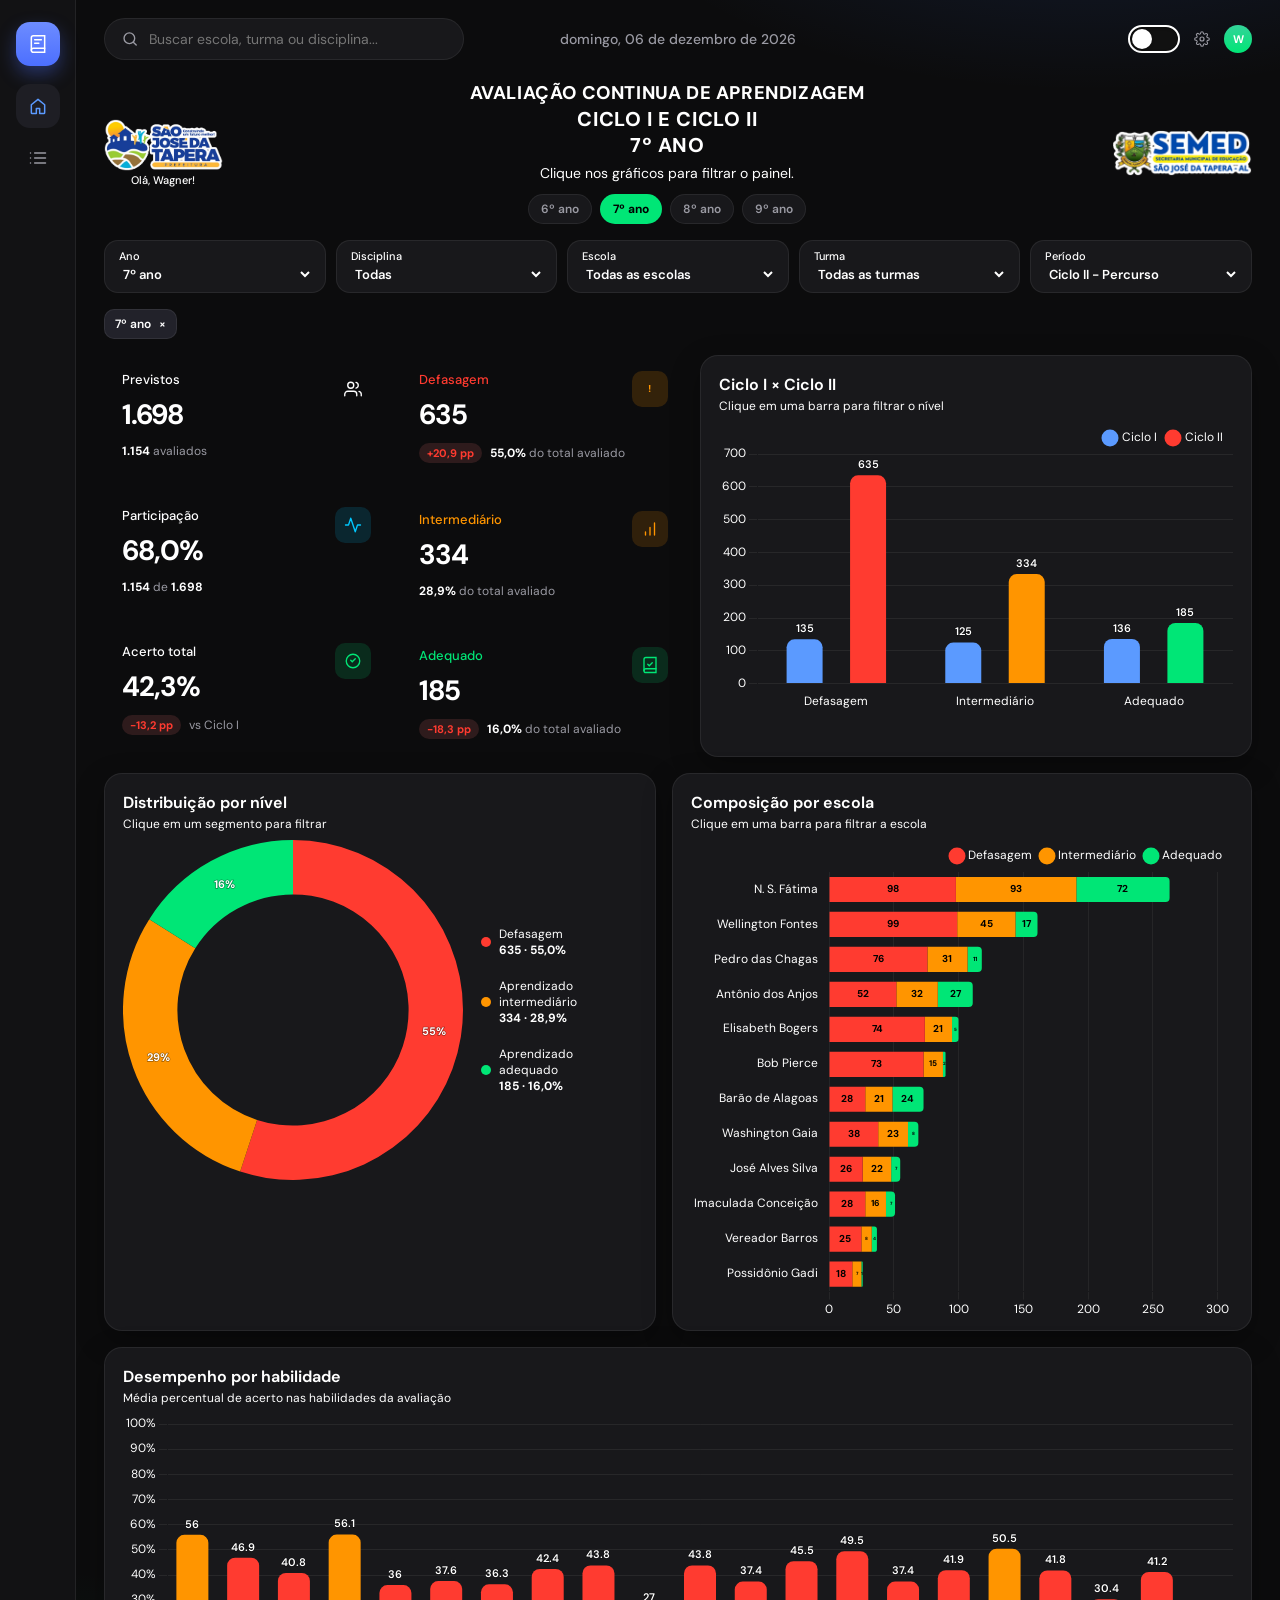
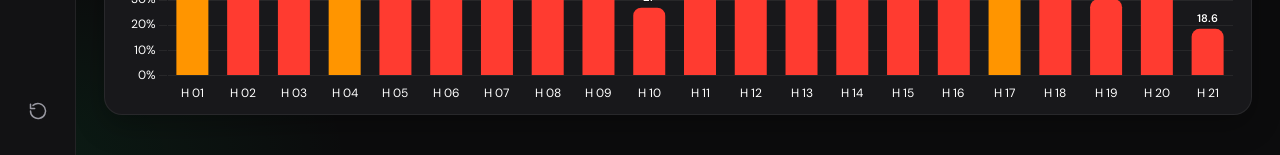
==== 7o-ano/index.html @ cbbce187 "Filtrar turmas apenas por letras A, B, C, D e UNICA. Co-authored-by: Cursor <cursoragent@cursor.com>" ====
<!DOCTYPE html>
<html lang="pt-BR">
<head>
  <meta charset="UTF-8" />
  <meta name="viewport" content="width=device-width, initial-scale=1.0" />
  <title>7º ano · Avaliação Continua de Aprendizagem</title>
  <link rel="preconnect" href="https://fonts.googleapis.com" />
  <link rel="preconnect" href="https://fonts.gstatic.com" crossorigin />
  <link href="https://fonts.googleapis.com/css2?family=DM+Sans:ital,opsz,wght@0,9..40,400;0,9..40,500;0,9..40,600;0,9..40,700;1,9..40,400&display=swap" rel="stylesheet" />
  <link rel="stylesheet" href="../styles.css?v=8" />
  <script>
    window.__ANO_PAGINA__ = "7";
    (function () {
      var theme = localStorage.getItem("aca-theme-all");
      document.documentElement.setAttribute("data-theme", theme === "light" ? "light" : "dark");
    })();
  </script>
</head>
<body>
  <aside class="sidebar">
    <a class="logo" href="../" title="Voltar ao início">
      <svg viewBox="0 0 24 24" fill="none" aria-hidden="true">
        <path d="M4 19.5A2.5 2.5 0 0 1 6.5 17H20" stroke="currentColor" stroke-width="1.8" stroke-linecap="round"/>
        <path d="M6.5 2H20v20H6.5A2.5 2.5 0 0 1 4 19.5v-15A2.5 2.5 0 0 1 6.5 2z" stroke="currentColor" stroke-width="1.8"/>
        <path d="M8 7h8M8 11h5" stroke="currentColor" stroke-width="1.8" stroke-linecap="round"/>
      </svg>
    </a>
    <nav>
      <button class="nav-btn active" data-view="dashboard" title="Visão geral">
        <svg viewBox="0 0 24 24" fill="none"><path d="M4 10.5 12 4l8 6.5V20a1 1 0 0 1-1 1h-5v-6H10v6H5a1 1 0 0 1-1-1v-9.5z" stroke="currentColor" stroke-width="1.8" stroke-linejoin="round"/></svg>
      </button>
      <button class="nav-btn" data-view="table" title="Lista de turmas">
        <svg viewBox="0 0 24 24" fill="none"><path d="M8 6h13M8 12h13M8 18h13M3 6h.01M3 12h.01M3 18h.01" stroke="currentColor" stroke-width="1.8" stroke-linecap="round"/></svg>
      </button>
    </nav>
    <button class="nav-btn" id="btnResetAll" title="Limpar filtros">
      <svg viewBox="0 0 24 24" fill="none"><path d="M3 12a9 9 0 1 0 3-6.7M3 4v5h5" stroke="currentColor" stroke-width="1.8" stroke-linecap="round" stroke-linejoin="round"/></svg>
    </button>
  </aside>

  <div class="app">
    <header class="topbar">
      <label class="search">
        <svg viewBox="0 0 24 24" fill="none"><circle cx="11" cy="11" r="7" stroke="currentColor" stroke-width="1.8"/><path d="M20 20l-3.5-3.5" stroke="currentColor" stroke-width="1.8" stroke-linecap="round"/></svg>
        <input id="searchInput" type="search" placeholder="Buscar escola, turma ou disciplina..." autocomplete="off" />
      </label>
      <div class="topbar-date" id="todayLabel"></div>
      <div class="topbar-actions">
        <button type="button" class="theme-switch" id="btnTheme" role="switch" aria-checked="false" aria-label="Ativar modo claro" title="Modo escuro">
          <span class="theme-switch-track"><span class="theme-switch-knob"></span></span>
        </button>
        <button class="icon-btn" title="Atualizado a partir das planilhas">
          <svg viewBox="0 0 24 24" fill="none"><circle cx="12" cy="12" r="3" stroke="currentColor" stroke-width="1.8"/><path d="M19.4 15a1.65 1.65 0 0 0 .33 1.82l.06.06a2 2 0 1 1-2.83 2.83l-.06-.06a1.65 1.65 0 0 0-1.82-.33 1.65 1.65 0 0 0-1 1.51V21a2 2 0 1 1-4 0v-.09A1.65 1.65 0 0 0 9 19.4a1.65 1.65 0 0 0-1.82.33l-.06.06a2 2 0 1 1-2.83-2.83l.06-.06A1.65 1.65 0 0 0 4.6 15a1.65 1.65 0 0 0-1.51-1H3a2 2 0 1 1 0-4h.09A1.65 1.65 0 0 0 4.6 9a1.65 1.65 0 0 0-.33-1.82l-.06-.06a2 2 0 1 1 2.83-2.83l.06.06A1.65 1.65 0 0 0 9 4.6a1.65 1.65 0 0 0 1-1.51V3a2 2 0 1 1 4 0v.09A1.65 1.65 0 0 0 15 4.6a1.65 1.65 0 0 0 1.82-.33l.06-.06a2 2 0 1 1 2.83 2.83l-.06.06A1.65 1.65 0 0 0 19.4 9c.2.63.82 1.05 1.51 1.05H21a2 2 0 1 1 0 4h-.09a1.65 1.65 0 0 0-1.51 1z" stroke="currentColor" stroke-width="1.6"/></svg>
        </button>
        <div class="avatar" title="Wagner">W</div>
      </div>
    </header>

    <main>
      <section class="hero">
        <div class="hero-greet">
          <div class="brand-block">
            <img class="brand-logo" src="../assets/logo-prefeitura.png" alt="Prefeitura de São José da Tapera" />
            <p class="hero-hello">Olá, Wagner!</p>
          </div>
          <div class="hero-title-block">
            <h2 class="hero-title">
              <span>Avaliação Continua de Aprendizagem</span>
              <span>CICLO I E CICLO II</span>
              <span>7º ano</span>
            </h2>
            <p>Clique nos gráficos para filtrar o painel.</p>
            <nav class="year-nav" aria-label="Anos escolares">
              <a href="../6o-ano/" data-ano="6">6º ano</a>
              <a href="../7o-ano/" data-ano="7">7º ano</a>
              <a href="../8o-ano/" data-ano="8">8º ano</a>
              <a href="../9o-ano/" data-ano="9">9º ano</a>
            </nav>
          </div>
          <img class="brand-logo" src="../assets/logo-semed.png" alt="SEMED - Secretaria Municipal de Educação" />
        </div>
        <div class="filters">
          <label class="select"><span>Ano</span>
            <select id="filterAno">
              <option value="">Todos os anos</option>
              <option value="6">6º ano</option>
              <option value="7">7º ano</option>
              <option value="8">8º ano</option>
              <option value="9">9º ano</option>
            </select>
          </label>
          <label class="select"><span>Disciplina</span>
            <select id="filterDisciplina">
              <option value="">Todas</option>
              <option value="lp">Língua Portuguesa</option>
              <option value="mat">Matemática</option>
            </select>
          </label>
          <label class="select"><span>Escola</span><select id="filterEscola"></select></label>
          <label class="select"><span>Turma</span><select id="filterTurma"></select></label>
          <label class="select"><span>Período</span>
            <select id="filterPeriodo">
              <option value="entrada">Ciclo I - Entrada</option>
              <option value="percurso" selected>Ciclo II - Percurso</option>
              <option value="comparativo">Comparativo</option>
            </select>
          </label>
        </div>
      </section>

      <div class="chips" id="chips" hidden></div>

      <section id="viewDashboard">
        <div class="layout">
          <div class="col-left">
            <div class="stats-col" id="kpiLeft"></div>
            <div class="stats-col" id="kpiRight"></div>
          </div>
          <article class="card chart-card">
            <div class="card-head"><div><h2>Ciclo I × Ciclo II</h2><p>Clique em uma barra para filtrar o nível</p></div></div>
            <div class="chart-wrap tall"><canvas id="chartComparativo"></canvas></div>
          </article>
        </div>

        <div class="layout-bottom">
          <article class="card chart-card">
            <div class="card-head"><div><h2 id="chartDonutTitle">Distribuição por nível</h2><p id="chartDonutSub">Clique em um segmento para filtrar</p></div></div>
            <div class="donut-layout">
              <div class="chart-wrap donut"><canvas id="chartDonut"></canvas></div>
              <ul class="legend" id="donutLegend"></ul>
            </div>
          </article>
          <article class="card chart-card">
            <div class="card-head"><div><h2 id="chartEscolasTitle">Composição por escola</h2><p id="chartEscolasSub">Clique em uma barra para filtrar escola e nível</p></div></div>
            <div class="chart-wrap escolas" id="chartEscolasWrap"><canvas id="chartEscolas"></canvas></div>
          </article>
        </div>

        <div class="layout-bottom single" style="margin-top:16px">
          <article class="card chart-card full">
            <div class="card-head"><div><h2>Desempenho por habilidade</h2><p>Média percentual de acerto nas habilidades da avaliação</p></div></div>
            <div class="chart-wrap tall"><canvas id="chartHabilidades"></canvas></div>
          </article>
        </div>
      </section>

      <section id="viewTable" hidden>
        <div class="status-row" id="statusRow"></div>
        <article class="card table-card">
          <div class="table-toolbar">
            <div><strong id="tableCount">0 turmas</strong><span class="muted"> · 7º ano</span></div>
            <div class="table-actions"><button class="btn" id="btnExport">Exportar CSV</button></div>
          </div>
          <div class="table-scroll">
            <table>
              <thead>
                <tr>
                  <th data-sort="ano">Ano</th>
                  <th data-sort="disciplina">Disciplina</th>
                  <th data-sort="escola">Escola</th>
                  <th data-sort="turma">Turma</th>
                  <th class="num" data-sort="alunos">Previstos</th>
                  <th class="num" data-sort="avaliados">Avaliados</th>
                  <th class="num" data-sort="participacao">Participação %</th>
                  <th class="num" data-sort="acertoTotal">Acerto total %</th>
                  <th class="num nivel-defasagem" data-sort="defasagem">Defasagem</th>
                  <th class="num nivel-intermediario" data-sort="intermediario">Intermediário</th>
                  <th class="num nivel-adequado" data-sort="adequado">Adequado</th>
                  <th class="num" data-sort="predominante">Perfil</th>
                </tr>
              </thead>
              <tbody id="tableBody"></tbody>
            </table>
          </div>
          <div class="pagination">
            <span id="pageInfo">1 de 1</span>
            <button class="icon-btn" id="pagePrev" aria-label="Página anterior">&lt;</button>
            <button class="icon-btn" id="pageNext" aria-label="Próxima página">&gt;</button>
          </div>
        </article>
      </section>
    </main>
  </div>

  <script src="../vendor/chart.umd.min.js"></script>
  <script src="../dados.js?v=3"></script>
  <script src="../app.js?v=17"></script>
</body>
</html>
---- styles.css ----
:root,
html[data-theme="dark"] {
  color-scheme: dark;
  --bg: #0c0c0d;
  --sidebar: #121214;
  --card: #18181b;
  --card-2: #1c1c20;
  --hover: #222228;
  --chip: #22222a;
  --nav-active: #1e1e24;
  --border: rgba(255, 255, 255, 0.07);
  --text: #ffffff;
  --muted: #9a9aa3;
  --soft: rgba(255, 255, 255, 0.06);
  --blue: #3d7bff;
  --blue-soft: #5b9aff;
  --green: #00e676;
  --red: #ff3b30;
  --orange: #ff9500;
  --yellow: #ffd60a;
  --pink: #ff3d7f;
  --purple: #7b61ff;
  --cyan: #00c8ff;
  --radius: 18px;
  --shadow: 0 10px 30px rgba(0, 0, 0, 0.28);
  --pl1: #FF3B30;
  --pl2: #FF9500;
  --pl3: #FFD60A;
  --pl4: #7B61FF;
  --iniciante: #00C8FF;
  --fluente: #00E676;
  --glow-blue: rgba(61, 123, 255, 0.16);
  --glow-green: rgba(0, 230, 118, 0.08);
  --status-pl: linear-gradient(180deg, #3a2a22, #2a1f1b);
  --status-mid: linear-gradient(180deg, #3a3320, #2a2618);
  --status-ini: linear-gradient(180deg, #1d2d44, #172233);
  --status-flu: linear-gradient(180deg, #1b3328, #15261e);
}

html[data-theme="light"] {
  color-scheme: light;
  --bg: #f3f4f7;
  --sidebar: #ffffff;
  --card: #ffffff;
  --card-2: #f7f8fb;
  --hover: #eceef3;
  --chip: #eceef3;
  --nav-active: #e8eaf0;
  --border: rgba(20, 20, 28, 0.1);
  --text: #141418;
  --muted: #6a6a74;
  --soft: rgba(20, 20, 28, 0.06);
  --shadow: 0 10px 28px rgba(20, 20, 30, 0.08);
  --glow-blue: rgba(61, 123, 255, 0.1);
  --glow-green: rgba(0, 160, 90, 0.08);
  --status-pl: linear-gradient(180deg, #ffe8dc, #fff5ef);
  --status-mid: linear-gradient(180deg, #fff4d4, #fffbeb);
  --status-ini: linear-gradient(180deg, #e4eefc, #f4f8ff);
  --status-flu: linear-gradient(180deg, #def6ea, #f1fbf5);
}

* { box-sizing: border-box; margin: 0; padding: 0; }

html, body { min-height: 100%; }

body {
  font-family: "DM Sans", system-ui, sans-serif;
  background:
    radial-gradient(900px 420px at 85% -8%, var(--glow-blue), transparent 55%),
    radial-gradient(700px 380px at 0% 100%, var(--glow-green), transparent 50%),
    var(--bg);
  color: var(--text);
  display: flex;
  transition: background-color 0.25s ease, color 0.25s ease;
}

button, select, input { font-family: inherit; color: inherit; }

.sidebar {
  width: 76px;
  min-height: 100vh;
  background: var(--sidebar);
  border-right: 1px solid var(--border);
  display: flex;
  flex-direction: column;
  align-items: center;
  padding: 22px 0;
  gap: 18px;
  position: sticky;
  top: 0;
  transition: background-color 0.25s ease, border-color 0.25s ease;
}

.logo {
  width: 44px;
  height: 44px;
  border-radius: 14px;
  background: linear-gradient(180deg, #6d8cff, #4c6fff);
  display: grid;
  place-items: center;
  color: white;
  box-shadow: 0 8px 18px rgba(76, 111, 255, 0.35);
}

.logo svg, .nav-btn svg, .search svg, .icon-btn svg, .stat-icon svg { width: 20px; height: 20px; }

.sidebar nav { display: flex; flex-direction: column; gap: 8px; flex: 1; }

.nav-btn, .icon-btn {
  width: 44px;
  height: 44px;
  border: 0;
  background: transparent;
  color: var(--muted);
  border-radius: 14px;
  display: grid;
  place-items: center;
  cursor: pointer;
  transition: 0.2s ease;
}

.nav-btn:hover, .icon-btn:hover { background: var(--hover); color: var(--text); }
.nav-btn.active { background: var(--nav-active); color: var(--blue-soft); }

.app { flex: 1; min-width: 0; padding: 18px 28px 40px; }

.topbar {
  display: grid;
  grid-template-columns: 1fr auto 1fr;
  align-items: center;
  gap: 16px;
  margin-bottom: 22px;
}

.search {
  display: flex;
  align-items: center;
  gap: 10px;
  background: var(--card);
  border: 1px solid var(--border);
  border-radius: 999px;
  padding: 10px 16px;
  max-width: 360px;
  color: var(--muted);
}

.search input {
  border: 0;
  outline: 0;
  background: transparent;
  width: 100%;
  font-size: 14px;
}

.topbar-date { color: var(--muted); font-size: 14px; font-weight: 500; text-align: center; }
.topbar-actions { display: flex; justify-content: flex-end; align-items: center; gap: 6px; }
.topbar-actions .icon-btn {
  width: 32px;
  height: 32px;
  border-radius: 10px;
}
.topbar-actions .icon-btn svg { width: 16px; height: 16px; }

.theme-switch {
  width: 52px;
  height: 28px;
  padding: 0;
  border: 0;
  background: transparent;
  cursor: pointer;
  flex-shrink: 0;
}

.theme-switch-track {
  display: block;
  width: 52px;
  height: 28px;
  border-radius: 999px;
  background: #111;
  border: 2px solid #fff;
  position: relative;
  box-shadow: inset 0 1px 3px rgba(0, 0, 0, 0.35);
  transition: background 0.25s ease, border-color 0.25s ease;
}

.theme-switch-knob {
  position: absolute;
  top: 2px;
  left: 2px;
  width: 20px;
  height: 20px;
  border-radius: 50%;
  background: #fff;
  box-shadow: 0 1px 3px rgba(0, 0, 0, 0.35);
  transition: transform 0.25s ease, background 0.25s ease;
}

html[data-theme="light"] .theme-switch-track {
  background: #fff;
  border-color: #111;
  box-shadow: inset 0 1px 3px rgba(0, 0, 0, 0.12);
}

html[data-theme="light"] .theme-switch-knob {
  background: #111;
  transform: translateX(24px);
}

.theme-switch:focus-visible .theme-switch-track {
  outline: 2px solid var(--blue);
  outline-offset: 3px;
}

.avatar {
  width: 28px;
  height: 28px;
  border-radius: 50%;
  background: linear-gradient(180deg, #34d399, #00e676);
  display: grid;
  place-items: center;
  font-weight: 700;
  font-size: 11px;
  color: #fff;
}

.hero {
  display: flex;
  flex-direction: column;
  align-items: stretch;
  gap: 16px;
  margin-bottom: 16px;
}

.hero-greet {
  display: grid;
  grid-template-columns: auto minmax(0, 1fr) auto;
  align-items: center;
  column-gap: 20px;
  width: 100%;
  min-width: 0;
}

.hero-title-block {
  text-align: center;
  min-width: 0;
  justify-self: center;
  width: 100%;
}

.hero-greet > .brand-logo:last-of-type {
  justify-self: end;
}

.brand-logo {
  height: 52px;
  width: auto;
  max-width: 140px;
  object-fit: contain;
  flex: 0 0 auto;
}

.brand-block {
  display: flex;
  flex-direction: column;
  align-items: center;
  gap: 4px;
  flex: 0 0 auto;
}

.hero-hello {
  margin: 0;
  color: var(--text);
  font-size: 11px;
  font-weight: 500;
  line-height: 1;
  white-space: nowrap;
}

.hero-title {
  display: flex;
  flex-direction: column;
  align-items: center;
  color: var(--text);
  font-size: 20px;
  font-weight: 800;
  letter-spacing: 0.03em;
  text-transform: uppercase;
  margin: 0 0 4px;
  line-height: 1.3;
}

.hero-title span {
  display: block;
  text-align: center;
  white-space: nowrap;
}
.hero p:not(.hero-hello) { color: var(--text); margin-top: 6px; font-size: 14px; }

.year-nav {
  display: flex;
  flex-direction: row;
  flex-wrap: nowrap;
  justify-content: center;
  align-items: center;
  gap: 8px;
  margin-top: 12px;
}
.year-nav a {
  display: inline-flex;
  align-items: center;
  justify-content: center;
  flex: 0 0 auto;
  white-space: nowrap;
  padding: 6px 12px;
  border-radius: 999px;
  border: 1px solid var(--border);
  color: var(--muted);
  text-decoration: none;
  font-size: 12px;
  font-weight: 600;
  background: var(--panel, var(--card));
  cursor: pointer;
  position: relative;
  z-index: 2;
  transition: color 0.15s ease, border-color 0.15s ease, background 0.15s ease;
}
.year-nav a:hover {
  color: var(--text);
  border-color: var(--text);
}
.year-nav a.active {
  color: #000 !important;
  background: #00e676 !important;
  border-color: transparent !important;
  -webkit-text-fill-color: #000 !important;
  font-weight: 700;
}

.filters { display: flex; gap: 10px; flex-wrap: wrap; }

.select {
  background: var(--card);
  border: 1px solid var(--border);
  border-radius: 14px;
  padding: 8px 12px 8px 14px;
  min-width: 170px;
  display: flex;
  flex-direction: column;
  gap: 2px;
}

.select span { font-size: 11px; color: var(--text); font-weight: 500; }
.select select {
  border: 0;
  background: transparent;
  outline: 0;
  font-size: 13px;
  font-weight: 600;
  cursor: pointer;
  color: var(--text);
}

.select select option {
  color: #000;
  background: #fff;
}

.chips { display: flex; flex-wrap: wrap; gap: 8px; margin-bottom: 16px; }

.chip {
  display: inline-flex;
  align-items: center;
  gap: 8px;
  background: var(--chip);
  border: 1px solid var(--border);
  border-radius: 10px;
  padding: 6px 10px;
  font-size: 12px;
  font-weight: 600;
}

.chip button {
  border: 0;
  background: transparent;
  color: var(--muted);
  cursor: pointer;
  font-size: 14px;
}

.chip-clear {
  background: transparent;
  color: var(--blue-soft);
  border: 0;
  cursor: pointer;
  font-weight: 600;
  font-size: 12px;
}

.layout {
  display: grid;
  grid-template-columns: 1.05fr 1fr;
  gap: 16px;
  margin-bottom: 16px;
}

.col-left {
  display: grid;
  grid-template-columns: 1fr 1fr;
  gap: 14px;
  align-content: start;
}

.stats-col {
  display: flex;
  flex-direction: column;
  gap: 14px;
}

.card {
  background: var(--card);
  border: 1px solid var(--border);
  border-radius: var(--radius);
  box-shadow: var(--shadow);
  transition: background-color 0.25s ease, border-color 0.25s ease, box-shadow 0.25s ease;
}

.kpi {
  padding: 16px 18px 18px;
  transition: 0.2s ease;
  position: relative;
  overflow: hidden;
}

.kpi[data-nivel] { cursor: pointer; }
.kpi[data-nivel]:hover { transform: translateY(-2px); background: var(--card-2); }
.kpi.active { outline: 1px solid var(--blue); }

.kpi-title { color: var(--text); font-size: 13px; font-weight: 500; }
.kpi-value { font-size: 28px; font-weight: 700; letter-spacing: -0.04em; margin: 8px 0 10px; color: var(--text); }
.kpi-foot { display: flex; align-items: center; gap: 8px; color: var(--text); font-size: 12px; }

.kpi.has-icon { padding-right: 56px; }
.kpi-icon {
  position: absolute;
  top: 16px;
  right: 16px;
  width: 36px;
  height: 36px;
  border-radius: 10px;
  display: grid;
  place-items: center;
}
.kpi-icon svg { width: 18px; height: 18px; }
.kpi-icon.flu { background: rgba(0, 230, 118, 0.14); color: var(--green); }
.kpi-icon.ini { background: rgba(0, 200, 255, 0.14); color: var(--iniciante); }
.kpi-icon.pre { background: rgba(255, 149, 0, 0.16); color: var(--pl2); }
.kpi-icon.tot { background: rgba(61, 123, 255, 0.16); color: var(--blue-soft); }
.kpi-icon.ava { background: rgba(123, 97, 255, 0.16); color: var(--purple); }
.kpi-icon.cov { background: rgba(0, 200, 255, 0.14); color: var(--cyan); }
.kpi-icon-abc {
  font-size: 10px;
  font-weight: 800;
  letter-spacing: 0.02em;
  line-height: 1;
}
.num { color: var(--text); font-weight: 700; }

.pill {
  display: inline-flex;
  align-items: center;
  border-radius: 999px;
  padding: 3px 8px;
  font-size: 11px;
  font-weight: 700;
}

.pill.up { background: rgba(0, 230, 118, 0.16); color: var(--green); }
.pill.down { background: rgba(255, 123, 123, 0.14); color: var(--red); }
.pill.neutral { background: var(--soft); color: var(--text); }

.stat-card {
  padding: 18px;
  display: flex;
  gap: 14px;
  align-items: flex-start;
}

.stat-icon {
  width: 42px;
  height: 42px;
  border-radius: 12px;
  display: grid;
  place-items: center;
  flex-shrink: 0;
}

.stat-icon.green { background: rgba(0, 230, 118, 0.14); color: var(--green); }
.stat-icon.blue { background: rgba(61, 123, 255, 0.16); color: var(--blue-soft); }
.stat-value { font-size: 30px; font-weight: 700; letter-spacing: -0.04em; color: var(--text); }
.stat-label { font-size: 13px; color: var(--text); margin-top: 2px; }
.stat-hint { font-size: 12px; color: var(--text); margin-top: 8px; line-height: 1.4; }

.chart-card { padding: 18px 18px 10px; }
.card-head { display: flex; justify-content: space-between; align-items: flex-start; margin-bottom: 8px; }
.card-head h2 { font-size: 16px; font-weight: 650; color: #ffffff; }
.card-head p { color: #ffffff; font-size: 12px; margin-top: 3px; }

html[data-theme="light"] .card-head h2,
html[data-theme="light"] .card-head p {
  color: var(--text);
}

.chart-wrap { position: relative; }
.chart-wrap.tall { height: 290px; }
.chart-wrap.donut { height: 340px; }
.chart-wrap.escolas { height: 480px; }

.layout-bottom {
  display: grid;
  grid-template-columns: 1fr 1.05fr;
  gap: 16px;
}

.donut-layout {
  display: grid;
  grid-template-columns: 1.35fr 0.65fr;
  gap: 8px;
  align-items: center;
}

.legend { list-style: none; display: flex; flex-direction: column; gap: 8px; padding-right: 8px; }

.legend li {
  display: grid;
  grid-template-columns: 10px 1fr auto;
  gap: 8px;
  align-items: center;
  font-size: 12px;
  color: #ffffff;
  cursor: pointer;
  padding: 6px 8px;
  border-radius: 10px;
}

.legend li:hover, .legend li.active { background: var(--hover); color: #ffffff; }
.legend b { color: #ffffff; font-size: 12px; text-align: right; line-height: 1.25; max-width: 210px; }
.swatch { width: 10px; height: 10px; border-radius: 50%; }

html[data-theme="light"] .legend li,
html[data-theme="light"] .legend li:hover,
html[data-theme="light"] .legend li.active,
html[data-theme="light"] .legend b {
  color: var(--text);
}
.chart-wrap.escolas.comparativo { height: auto; min-height: 520px; }

.status-row {
  display: grid;
  grid-template-columns: repeat(4, 1fr);
  gap: 12px;
  margin-bottom: 16px;
}

.status-card {
  border-radius: 16px;
  padding: 16px 18px;
  cursor: pointer;
  border: 1px solid transparent;
  transition: 0.2s ease;
}

.status-card:hover { transform: translateY(-2px); }
.status-card.active { outline: 2px solid var(--text); }
.status-card h3 { font-size: 13px; font-weight: 600; margin-bottom: 8px; }
.status-card h3 small { font-size: 11px; font-weight: 500; opacity: 0.7; }
.status-card .num { font-size: 28px; font-weight: 700; letter-spacing: -0.04em; }
.status-card .num-compare {
  display: flex;
  align-items: baseline;
  gap: 8px;
  font-size: 28px;
  font-weight: 700;
  letter-spacing: -0.04em;
}
.status-card .num-compare .ciclo-i { font-size: 22px; opacity: 0.72; }
.status-card .num-compare .arrow { font-size: 16px; opacity: 0.45; font-weight: 500; }
.status-card .sub { font-size: 12px; opacity: 0.8; margin-top: 4px; }

.status-card.pl { background: var(--status-pl); }
.status-card.mid { background: var(--status-mid); }
.status-card.ini { background: var(--status-ini); }
.status-card.flu { background: var(--status-flu); }

.table-card { padding: 8px 8px 12px; overflow: hidden; }

.table-toolbar {
  display: flex;
  justify-content: space-between;
  align-items: center;
  padding: 14px 16px 10px;
}

.muted { color: var(--muted); font-size: 13px; }

.btn {
  background: var(--blue);
  color: #0b1020;
  border: 0;
  border-radius: 12px;
  padding: 9px 14px;
  font-weight: 700;
  cursor: pointer;
}

.table-scroll { overflow-x: auto; }

table { width: 100%; border-collapse: collapse; min-width: 920px; }
th, td { text-align: left; padding: 12px 14px; font-size: 13px; border-bottom: 1px solid var(--border); }
th { color: var(--muted); font-weight: 600; cursor: pointer; user-select: none; }
th.num,
td.num {
  text-align: center !important;
  width: 1%;
  white-space: nowrap;
  padding-left: 10px;
  padding-right: 10px;
}
th.nivel-defasagem { color: #FF3B30 !important; }
th.nivel-intermediario { color: #FF9500 !important; }
th.nivel-adequado { color: #00E676 !important; }
td.nivel-defasagem { color: #FF3B30; font-weight: 600; }
td.nivel-intermediario { color: #FF9500; font-weight: 600; }
td.nivel-adequado { color: #00E676; font-weight: 600; }
.kpi-title.nivel-defasagem { color: #FF3B30; }
.kpi-title.nivel-intermediario { color: #FF9500; }
.kpi-title.nivel-adequado { color: #00E676; }
.status-card.status-pl span,
.status-card.status-pl em { color: #FF3B30; }
.status-card.status-mid span,
.status-card.status-mid em { color: #FF9500; }
.status-card.status-flu span,
.status-card.status-flu em { color: #00E676; }
.status-card strong { color: var(--text); font-weight: 700; }
tbody tr:hover { background: var(--hover); }
tbody tr.clickable { cursor: pointer; }

.tag {
  display: inline-flex;
  border-radius: 999px;
  padding: 4px 10px;
  font-size: 11px;
  font-weight: 700;
}

.tag.pl1 { background: rgba(255, 59, 48, 0.18); color: var(--pl1); }
.tag.pl2 { background: rgba(255, 149, 0, 0.18); color: var(--pl2); }
.tag.pl3 { background: rgba(255, 214, 10, 0.18); color: var(--pl3); }
.tag.pl4 { background: rgba(123, 97, 255, 0.18); color: var(--pl4); }
.tag.iniciante { background: rgba(0, 200, 255, 0.18); color: var(--iniciante); }
.tag.fluente { background: rgba(0, 230, 118, 0.18); color: var(--fluente); }
.tag.none { background: var(--soft); color: var(--muted); }

.pagination {
  display: flex;
  justify-content: flex-end;
  align-items: center;
  gap: 8px;
  padding: 10px 14px 4px;
  color: var(--muted);
  font-size: 13px;
}

.pagination .icon-btn { width: 36px; height: 36px; font-size: 20px; }

[hidden] { display: none !important; }

@media (max-width: 1180px) {
  .layout, .layout-bottom, .donut-layout, .status-row { grid-template-columns: 1fr; }
  .chart-wrap.escolas { height: 520px; }
  .topbar { grid-template-columns: 1fr auto; }
  .topbar-date { display: none; }
}

@media (max-width: 760px) {
  .sidebar { display: none; }
  .app { padding: 14px; }
  .hero-greet {
    grid-template-columns: auto minmax(0, 1fr) auto;
    column-gap: 10px;
  }
  .hero-title { font-size: 13px; letter-spacing: 0.02em; }
  .hero-title span { white-space: normal; }
  .brand-logo { height: 40px; max-width: 96px; }
  .col-left { grid-template-columns: 1fr; }
}

@media (max-width: 480px) {
  .hero-greet {
    grid-template-columns: 1fr;
    justify-items: center;
    row-gap: 10px;
  }
  .hero-greet > .brand-logo:last-of-type { justify-self: center; }
  .hero-title { font-size: 15px; }
  .hero-title span { white-space: nowrap; }
}

/* --- Avaliação Continua extras --- */
.logo { color: inherit; text-decoration: none; display: grid; place-items: center; }
.filters { display: grid; grid-template-columns: repeat(5, minmax(0, 1fr)); gap: 10px; }
@media (max-width: 1100px) {
  .filters { grid-template-columns: repeat(2, minmax(0, 1fr)); }
}
@media (max-width: 640px) {
  .filters { grid-template-columns: 1fr; }
}
@media (max-width: 480px) {
  .year-nav {
    flex-wrap: wrap;
  }
}
.kpi.active {
  outline: 1px solid var(--green);
}
.legend li {
  cursor: pointer;
}
.legend li.active {
  outline: 1px solid var(--green);
  border-radius: 10px;
}
.tag {
  display: inline-block;
  padding: 2px 8px;
  border-radius: 999px;
  font-size: 11px;
  font-weight: 700;
  background: color-mix(in srgb, var(--tag) 18%, transparent);
  color: var(--tag);
}
.layout-bottom.single {
  grid-template-columns: 1fr;
}
.chart-card.full { width: 100%; }
.kpi-foot { display: flex; flex-wrap: wrap; align-items: center; gap: 8px; margin-top: 10px; }
.kpi-foot-text { color: var(--muted); font-size: 12px; }
.hero-title span:first-child { font-size: 0.92em; }

.filters .select { min-width: 0; flex: unset; width: 100%; }

/* Ano ativo: texto preto legível sobre o fundo verde */
.year-nav a.active,
.year-nav a.active:link,
.year-nav a.active:visited,
.year-nav a.active:hover,
.year-nav a.active:focus {
  color: #000 !important;
  -webkit-text-fill-color: #000 !important;
  background: #00e676 !important;
  border-color: transparent !important;
}
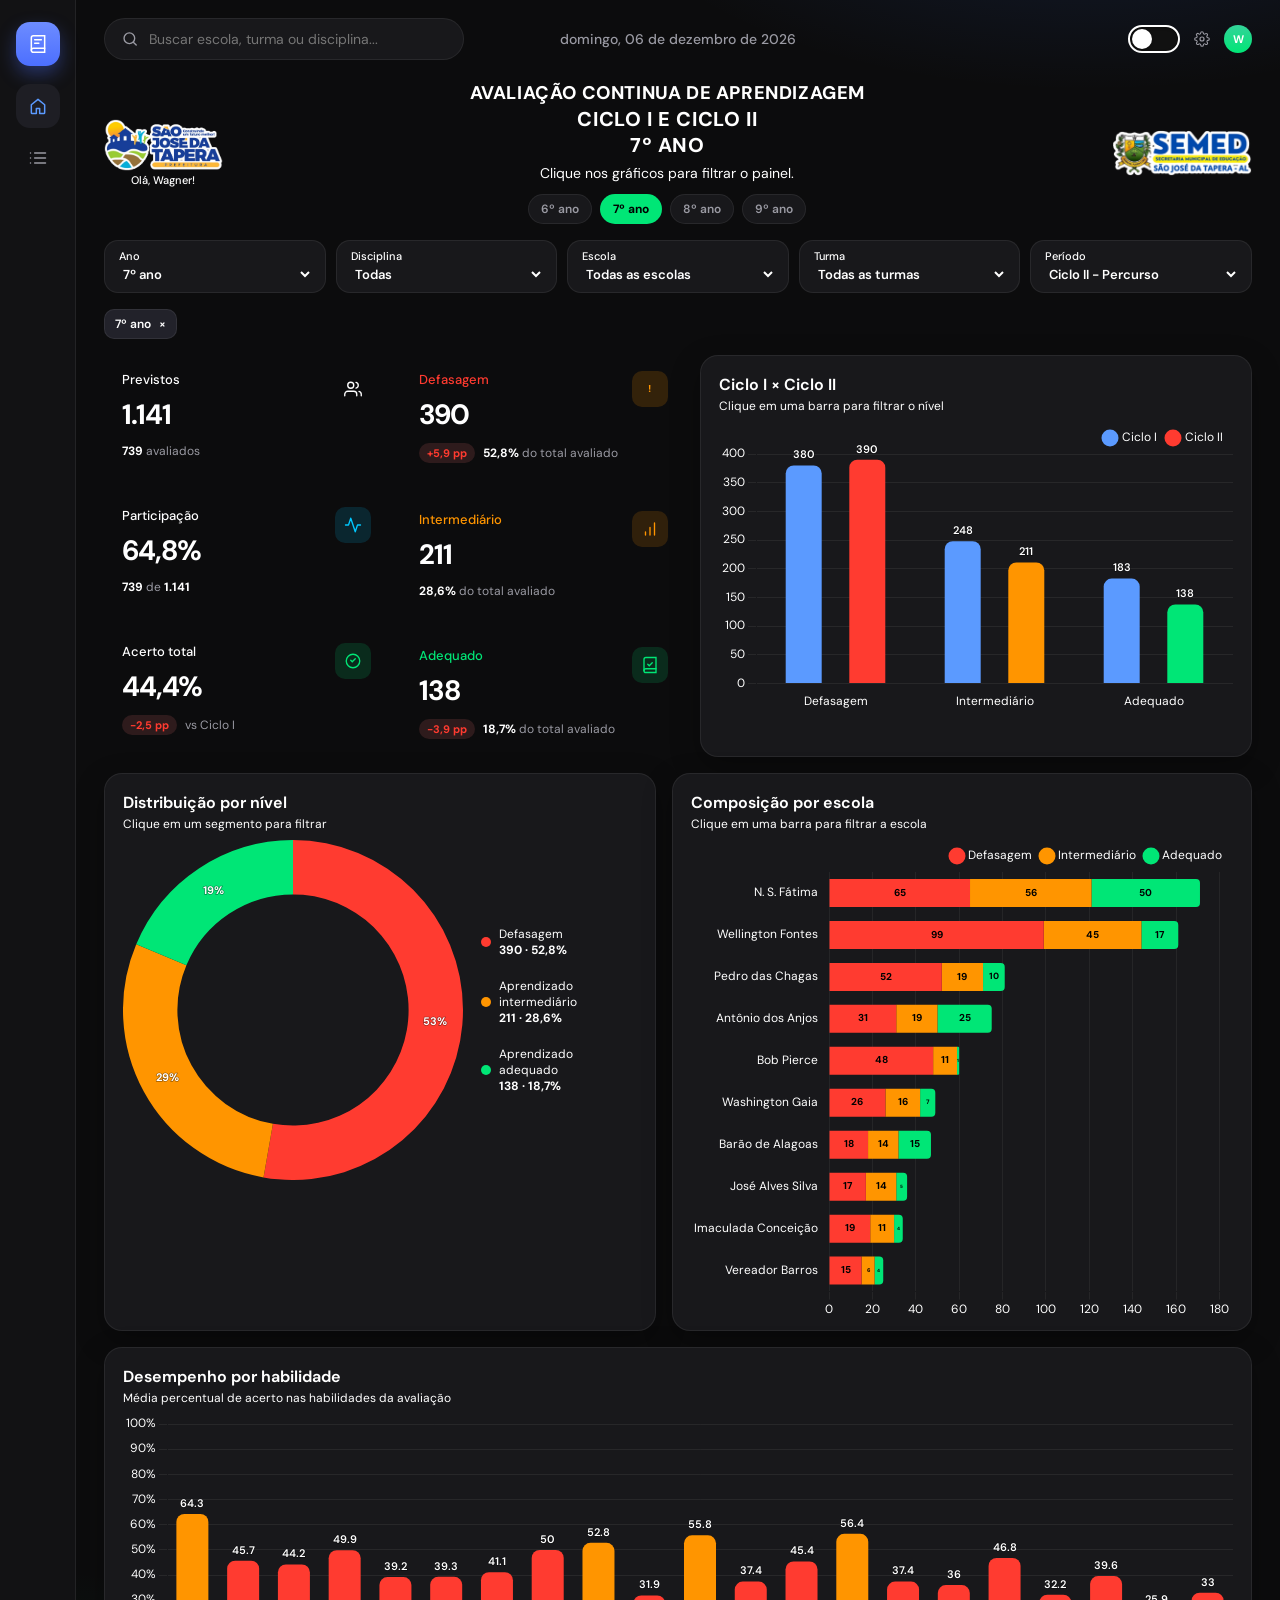
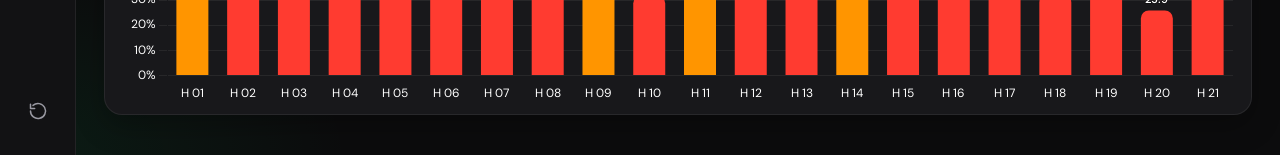
==== commit d1d7115c: "Corrigir dados importados das planilhas e regenerar dados.js. Co-authored-by: Cursor <cursoragent@cu" ====
--- a/7o-ano/index.html
+++ b/7o-ano/index.html
@@ -183,7 +183,7 @@
   </div>
 
   <script src="../vendor/chart.umd.min.js"></script>
-  <script src="../dados.js?v=3"></script>
+  <script src="../dados.js?v=4"></script>
   <script src="../app.js?v=17"></script>
 </body>
 </html>
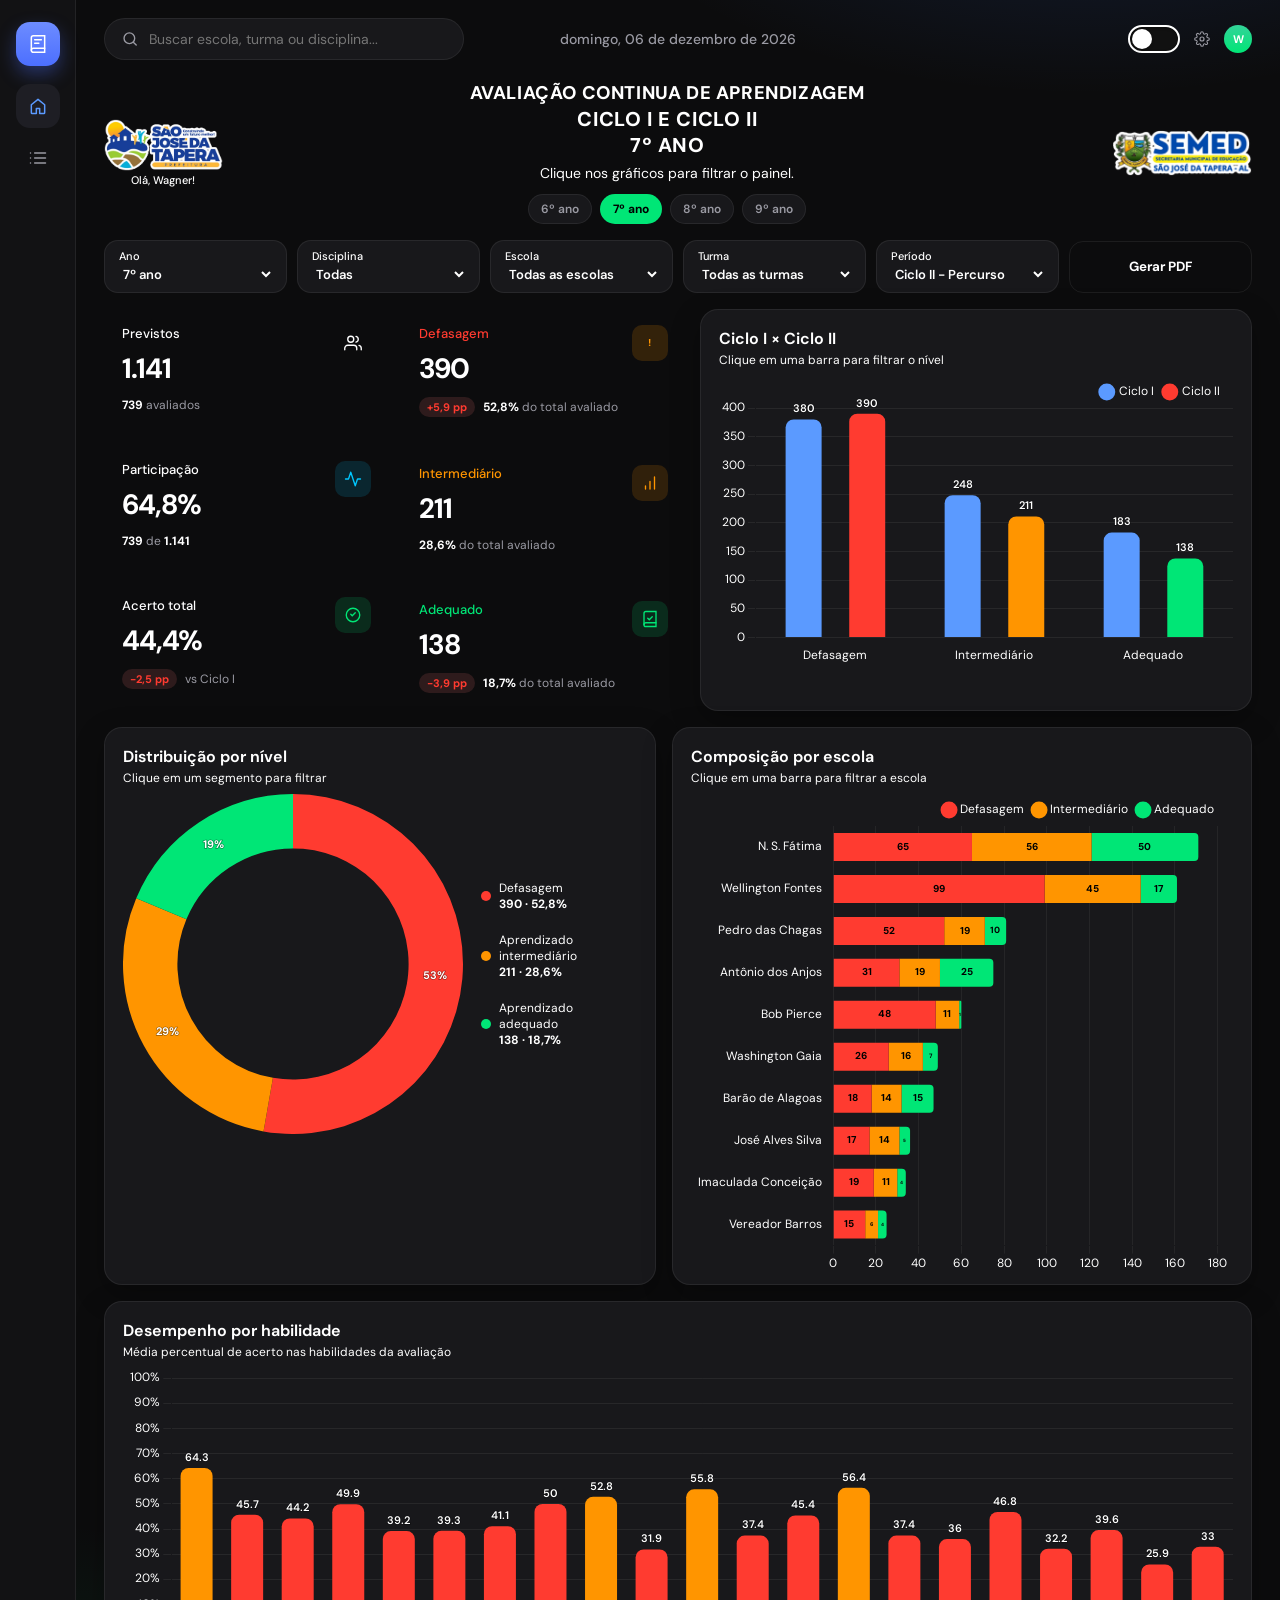
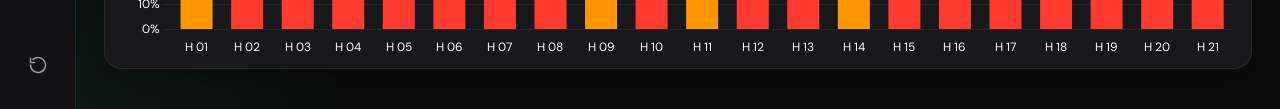
==== commit df883b3d: "Adicionar geracao de PDF para impressao dos dados filtrados. Co-authored-by: Cursor <cursoragent@cur" ====
--- a/7o-ano/index.html
+++ b/7o-ano/index.html
@@ -7,7 +7,7 @@
   <link rel="preconnect" href="https://fonts.googleapis.com" />
   <link rel="preconnect" href="https://fonts.gstatic.com" crossorigin />
   <link href="https://fonts.googleapis.com/css2?family=DM+Sans:ital,opsz,wght@0,9..40,400;0,9..40,500;0,9..40,600;0,9..40,700;1,9..40,400&display=swap" rel="stylesheet" />
-  <link rel="stylesheet" href="../styles.css?v=8" />
+  <link rel="stylesheet" href="../styles.css?v=9" />
   <script>
     window.__ANO_PAGINA__ = "7";
     (function () {
@@ -105,6 +105,9 @@
               <option value="comparativo">Comparativo</option>
             </select>
           </label>
+          <div class="filter-actions">
+            <button class="btn btn-pdf" id="btnExportPdfTop" type="button" title="Gerar PDF dos dados filtrados">Gerar PDF</button>
+          </div>
         </div>
       </section>
 
@@ -149,7 +152,10 @@
         <article class="card table-card">
           <div class="table-toolbar">
             <div><strong id="tableCount">0 turmas</strong><span class="muted"> · 7º ano</span></div>
-            <div class="table-actions"><button class="btn" id="btnExport">Exportar CSV</button></div>
+            <div class="table-actions">
+              <button class="btn btn-pdf" id="btnExportPdf" type="button" title="Gerar PDF dos dados filtrados">Gerar PDF</button>
+              <button class="btn" id="btnExport" type="button">Exportar CSV</button>
+            </div>
           </div>
           <div class="table-scroll">
             <table>
@@ -183,7 +189,7 @@
   </div>
 
   <script src="../vendor/chart.umd.min.js"></script>
-  <script src="../dados.js?v=4"></script>
-  <script src="../app.js?v=17"></script>
+  <script src="../dados.js?v=5"></script>
+  <script src="../app.js?v=18"></script>
 </body>
 </html>
--- a/styles.css
+++ b/styles.css
@@ -612,6 +612,40 @@
   cursor: pointer;
 }
 
+.btn-pdf {
+  background: transparent;
+  color: var(--text);
+  border: 1px solid var(--border);
+}
+
+.btn-pdf:hover {
+  border-color: var(--blue);
+  color: var(--blue);
+}
+
+.table-actions {
+  display: flex;
+  flex-wrap: wrap;
+  gap: 8px;
+  align-items: center;
+}
+
+.chips .btn-pdf {
+  margin-left: 4px;
+}
+
+.filter-actions {
+  display: flex;
+  align-items: flex-end;
+  min-width: 0;
+}
+
+.filter-actions .btn-pdf {
+  width: 100%;
+  min-height: 52px;
+  border-radius: 14px;
+}
+
 .table-scroll { overflow-x: auto; }
 
 table { width: 100%; border-collapse: collapse; min-width: 920px; }
@@ -707,7 +741,7 @@
 
 /* --- Avaliação Continua extras --- */
 .logo { color: inherit; text-decoration: none; display: grid; place-items: center; }
-.filters { display: grid; grid-template-columns: repeat(5, minmax(0, 1fr)); gap: 10px; }
+.filters { display: grid; grid-template-columns: repeat(6, minmax(0, 1fr)); gap: 10px; }
 @media (max-width: 1100px) {
   .filters { grid-template-columns: repeat(2, minmax(0, 1fr)); }
 }
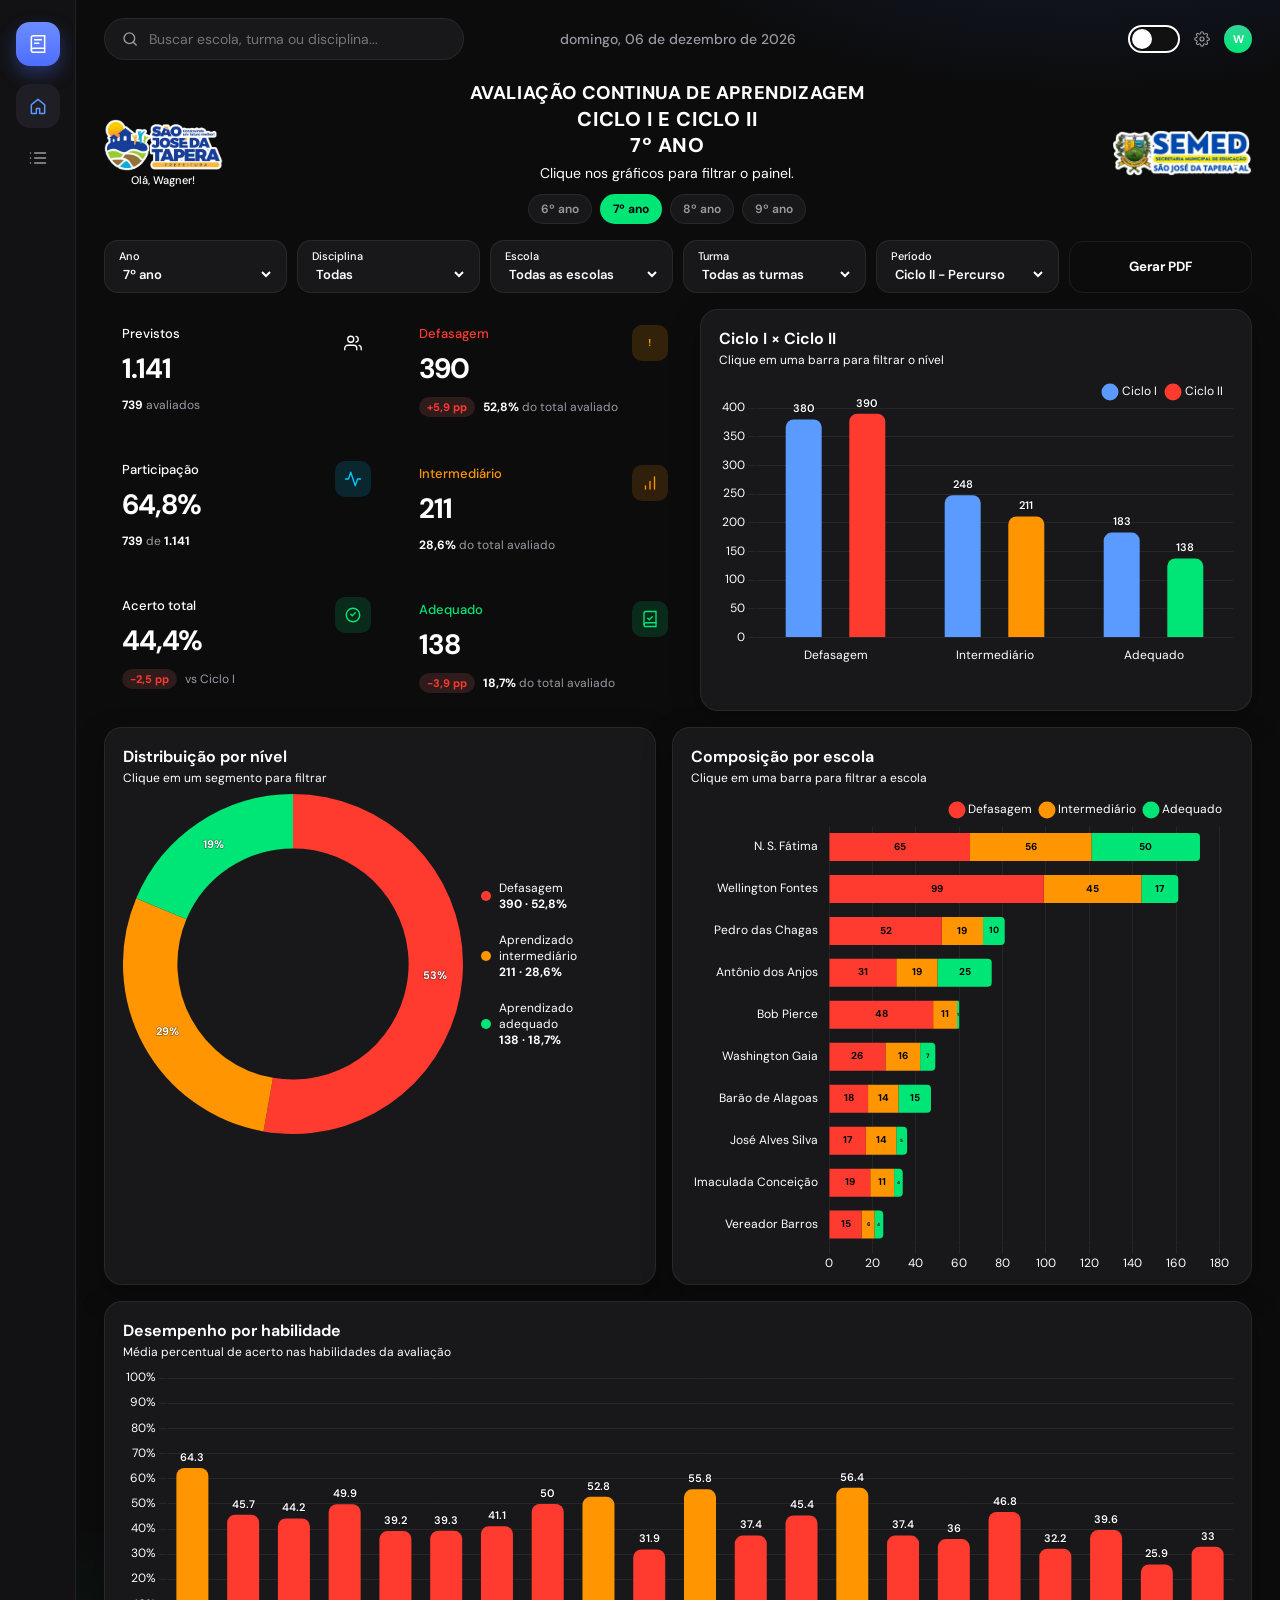
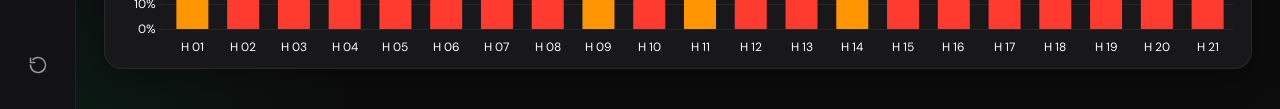
==== commit 0b0511bd: "Incluir graficos do painel no PDF de impressao. Co-authored-by: Cursor <cursoragent@cursor.com>" ====
--- a/7o-ano/index.html
+++ b/7o-ano/index.html
@@ -190,6 +190,6 @@
 
   <script src="../vendor/chart.umd.min.js"></script>
   <script src="../dados.js?v=5"></script>
-  <script src="../app.js?v=18"></script>
+  <script src="../app.js?v=19"></script>
 </body>
 </html>
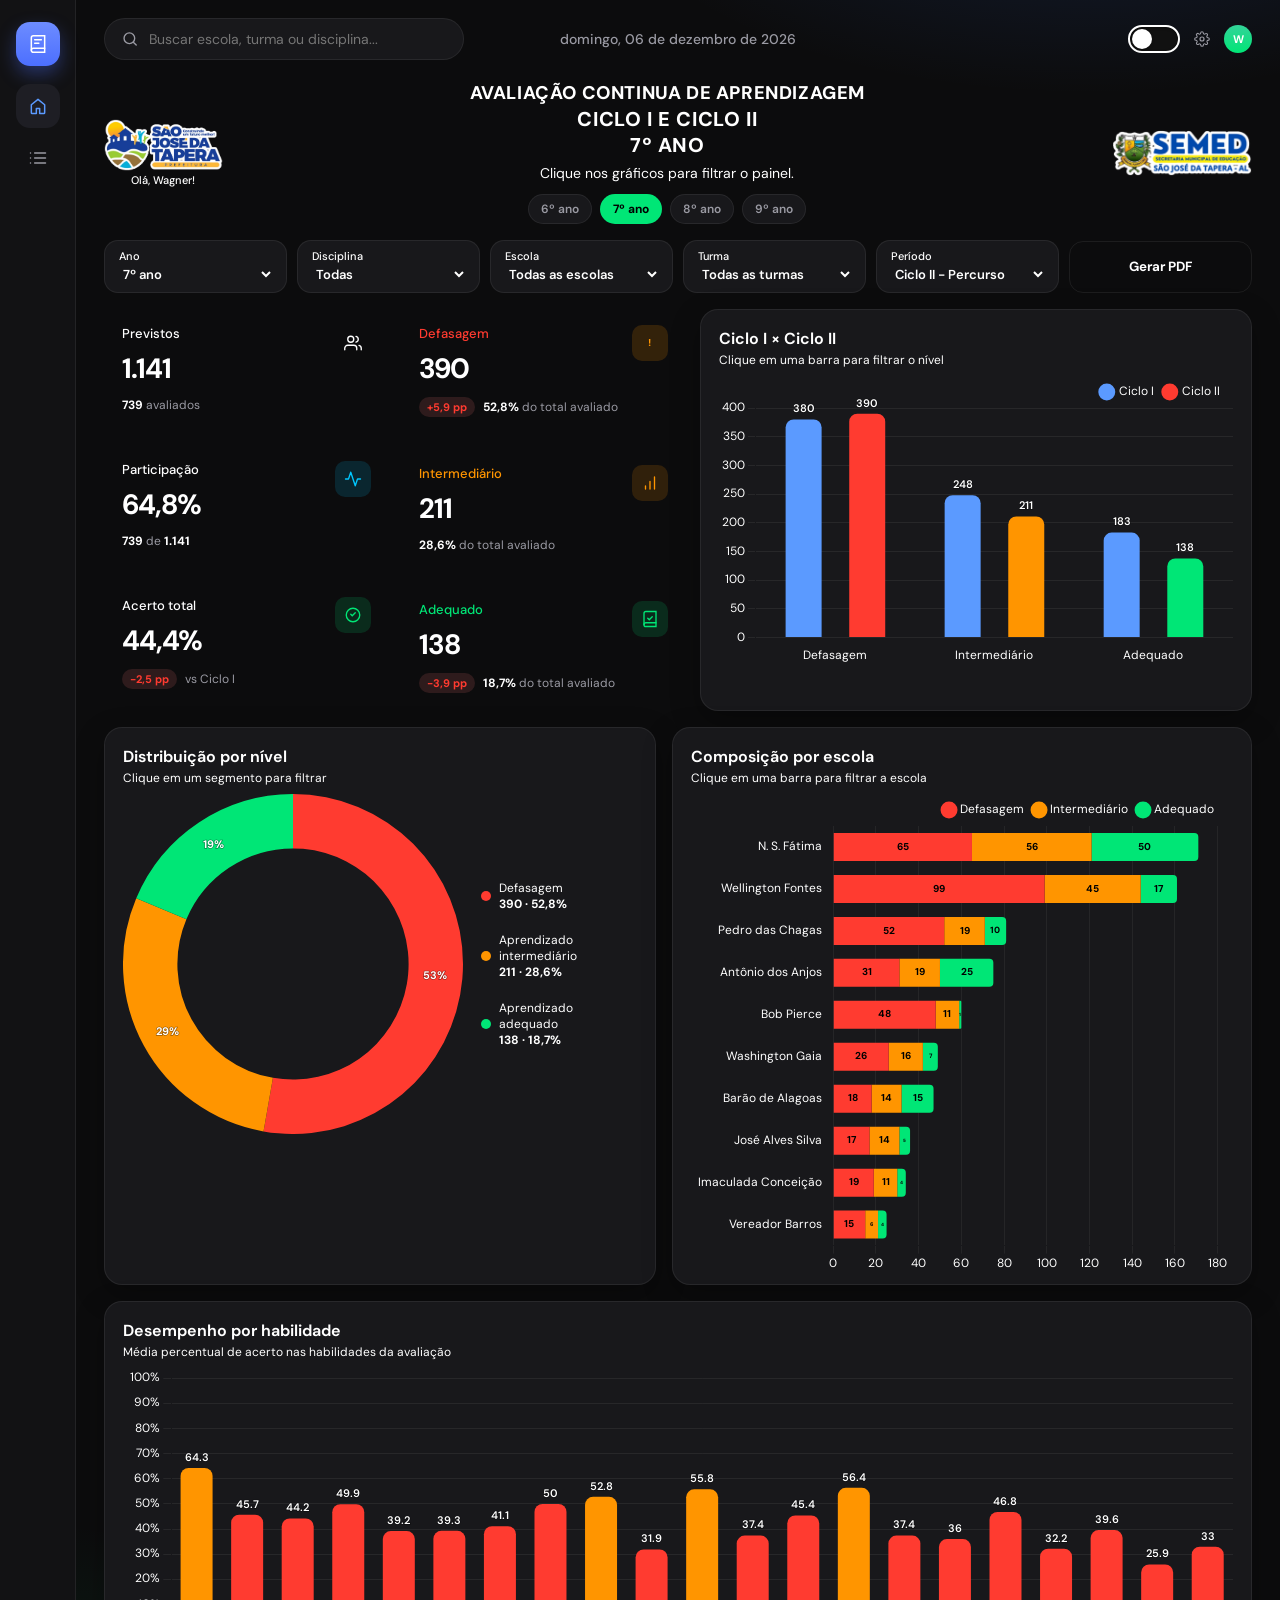
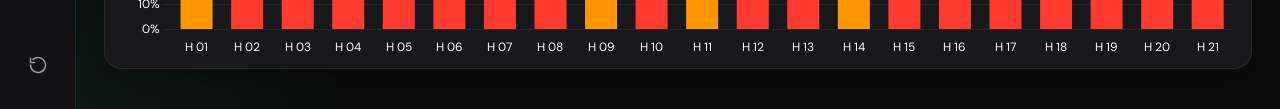
==== commit 77a90eff: "Atualizar cabecalho institucional do relatorio PDF. Co-authored-by: Cursor <cursoragent@cursor.com>" ====
--- a/7o-ano/index.html
+++ b/7o-ano/index.html
@@ -190,6 +190,6 @@
 
   <script src="../vendor/chart.umd.min.js"></script>
   <script src="../dados.js?v=5"></script>
-  <script src="../app.js?v=19"></script>
+  <script src="../app.js?v=20"></script>
 </body>
 </html>
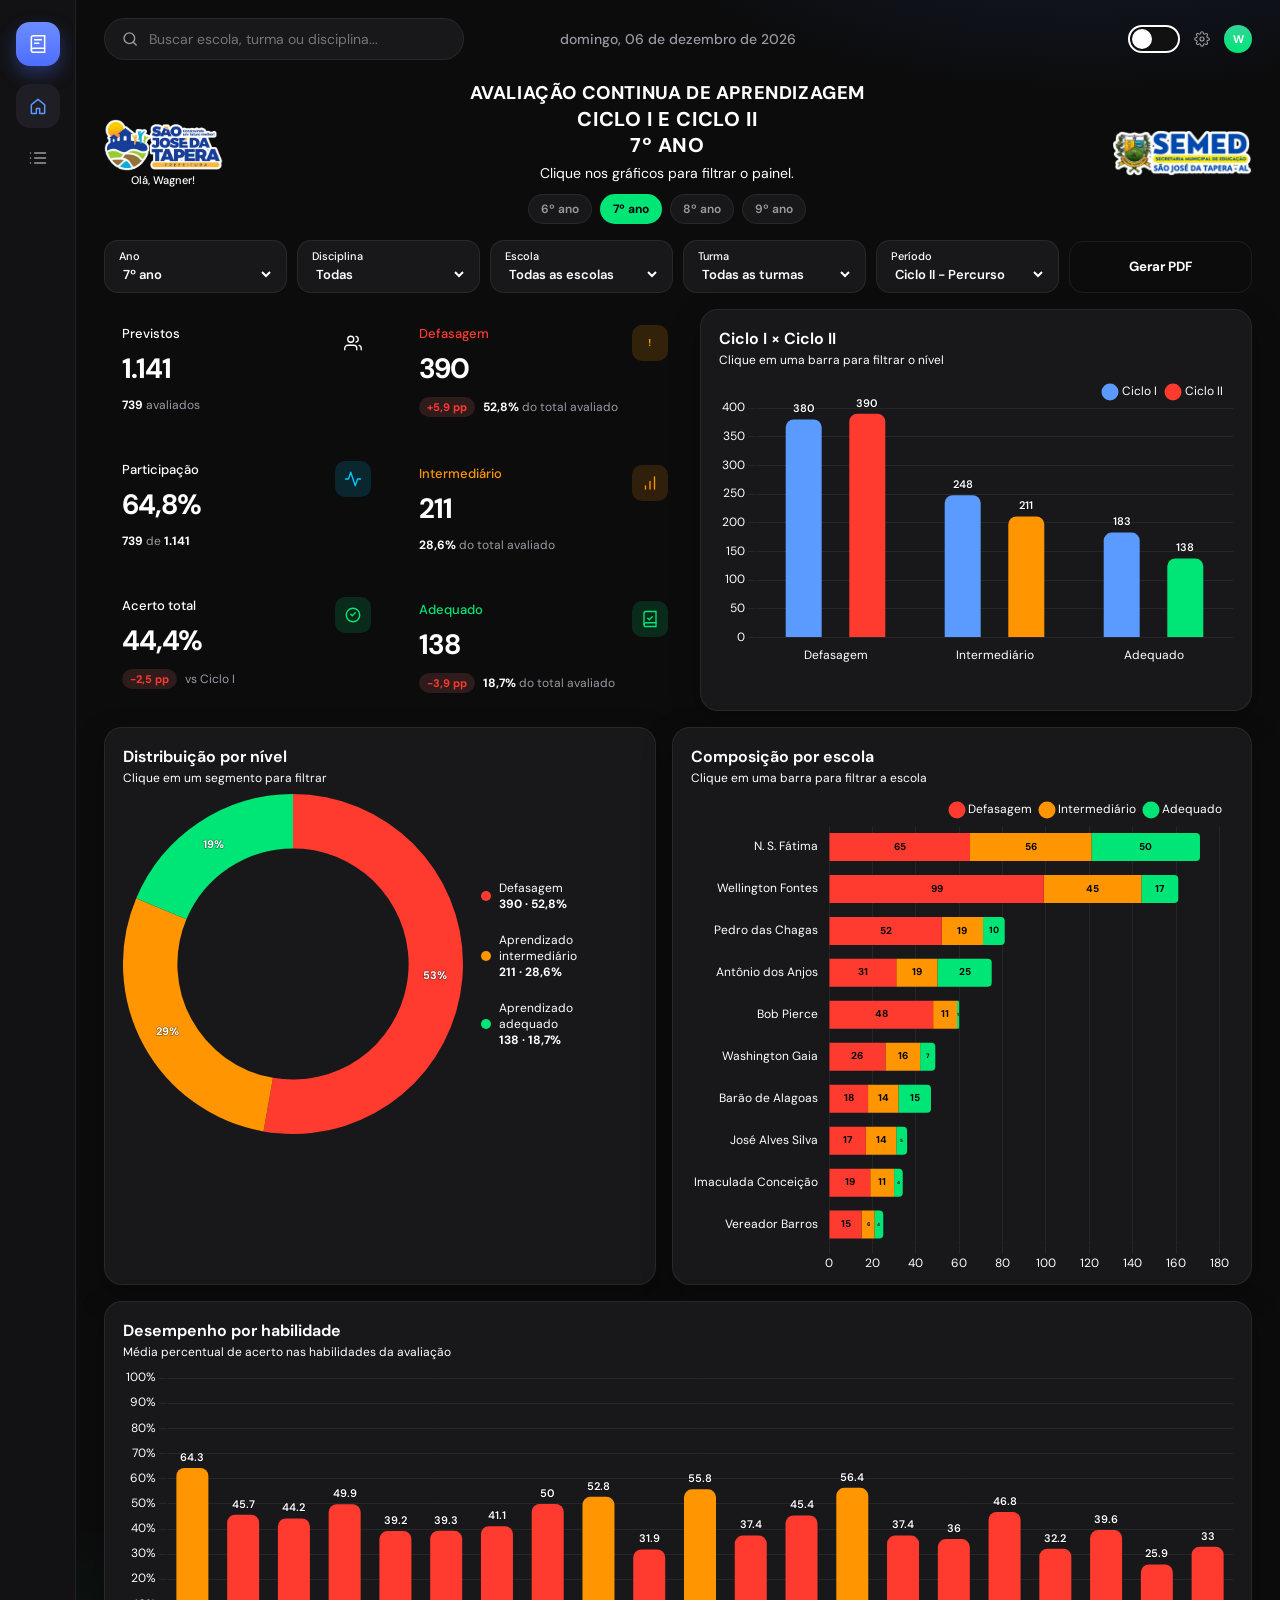
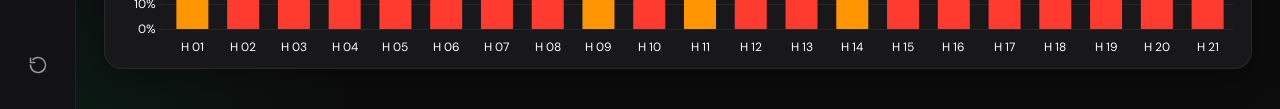
==== commit 418295d0: "Adicionar PDF completo por ano e escola ao botao Gerar PDF. Co-authored-by: Cursor <cursoragent@curs" ====
--- a/7o-ano/index.html
+++ b/7o-ano/index.html
@@ -106,7 +106,7 @@
             </select>
           </label>
           <div class="filter-actions">
-            <button class="btn btn-pdf" id="btnExportPdfTop" type="button" title="Gerar PDF dos dados filtrados">Gerar PDF</button>
+            <button class="btn btn-pdf" id="btnExportPdfTop" type="button" title="Gerar PDF dos filtros e relatório completo por ano">Gerar PDF</button>
           </div>
         </div>
       </section>
@@ -153,7 +153,7 @@
           <div class="table-toolbar">
             <div><strong id="tableCount">0 turmas</strong><span class="muted"> · 7º ano</span></div>
             <div class="table-actions">
-              <button class="btn btn-pdf" id="btnExportPdf" type="button" title="Gerar PDF dos dados filtrados">Gerar PDF</button>
+              <button class="btn btn-pdf" id="btnExportPdf" type="button" title="Gerar PDF dos filtros e relatório completo por ano">Gerar PDF</button>
               <button class="btn" id="btnExport" type="button">Exportar CSV</button>
             </div>
           </div>
